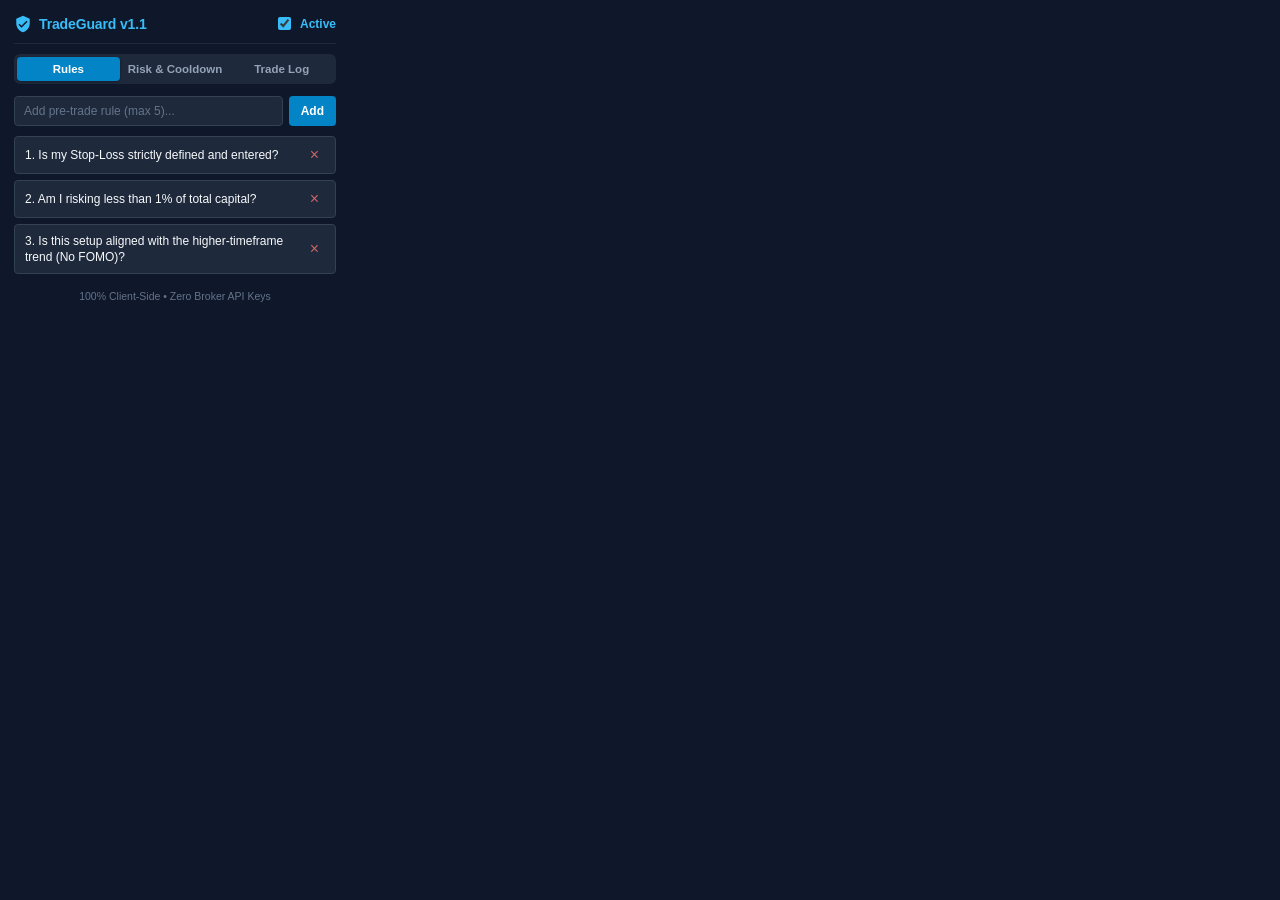
==== extension/popup.html @ 22cc4f50 "feat(v1.1.0): live 1% risk calculator, strategy tagging, anti-revenge cooldown breaker, and trade lo" ====
<!DOCTYPE html>
<html lang="en">
<head>
  <meta charset="UTF-8">
  <meta name="viewport" content="width=device-width, initial-scale=1.0">
  <title>TradeGuard</title>
  <style>
    * { box-sizing: border-box; }
    body {
      width: 350px;
      margin: 0;
      padding: 14px;
      background: #0f172a;
      color: #f8fafc;
      font-family: -apple-system, BlinkMacSystemFont, "Segoe UI", Roboto, sans-serif;
      font-size: 12.5px;
      user-select: none;
    }
    .header {
      display: flex;
      justify-content: space-between;
      align-items: center;
      border-bottom: 1px solid #1e293b;
      padding-bottom: 10px;
      margin-bottom: 10px;
    }
    .title-group {
      display: flex;
      align-items: center;
      gap: 7px;
    }
    .shield-icon {
      width: 18px;
      height: 18px;
      fill: #38bdf8;
    }
    h2 {
      margin: 0;
      font-size: 14px;
      font-weight: 700;
      color: #38bdf8;
      letter-spacing: -0.01em;
    }
    .toggle-label {
      display: flex;
      align-items: center;
      gap: 6px;
      font-size: 12px;
      font-weight: 600;
      color: #94a3b8;
      cursor: pointer;
    }
    .toggle-label input[type="checkbox"] {
      accent-color: #38bdf8;
      cursor: pointer;
    }
    .toggle-label.active {
      color: #38bdf8;
    }
    
    /* Navigation Tabs */
    .tabs {
      display: flex;
      gap: 4px;
      background: #1e293b;
      padding: 3px;
      border-radius: 6px;
      margin-bottom: 12px;
    }
    .tab-btn {
      flex: 1;
      padding: 6px 4px;
      text-align: center;
      border: none;
      background: transparent;
      color: #94a3b8;
      font-size: 11.5px;
      font-weight: 600;
      border-radius: 4px;
      cursor: pointer;
      transition: all 0.15s ease;
    }
    .tab-btn.active {
      background: #0284c7;
      color: #ffffff;
      box-shadow: 0 1px 3px rgba(0,0,0,0.3);
    }

    .tab-content {
      display: none;
    }
    .tab-content.active {
      display: block;
    }

    /* Rules Tab */
    .row {
      display: flex;
      gap: 6px;
      margin-bottom: 10px;
    }
    input[type="text"], input[type="number"] {
      padding: 7px 9px;
      border-radius: 4px;
      border: 1px solid #334155;
      background: #1e293b;
      color: #f8fafc;
      font-size: 12px;
      outline: none;
      transition: border-color 0.15s ease;
    }
    input[type="text"]:focus, input[type="number"]:focus {
      border-color: #38bdf8;
    }
    input::placeholder {
      color: #64748b;
    }
    button.add-btn {
      padding: 7px 12px;
      border: none;
      border-radius: 4px;
      background: #0284c7;
      color: #ffffff;
      font-size: 12px;
      font-weight: 600;
      cursor: pointer;
      transition: background 0.15s ease;
      white-space: nowrap;
    }
    button.add-btn:hover {
      background: #0369a1;
    }
    ul {
      list-style: none;
      padding: 0;
      margin: 0;
      max-height: 180px;
      overflow-y: auto;
    }
    li {
      display: flex;
      justify-content: space-between;
      align-items: center;
      background: #1e293b;
      padding: 8px 10px;
      border-radius: 4px;
      margin-bottom: 6px;
      border: 1px solid #334155;
      font-size: 12px;
      line-height: 1.35;
      gap: 8px;
    }
    .rule-text {
      flex: 1;
      word-break: break-word;
    }
    .del-btn {
      background: transparent;
      border: none;
      color: #f87171;
      padding: 2px 6px;
      font-size: 16px;
      cursor: pointer;
      line-height: 1;
      border-radius: 2px;
      opacity: 0.8;
      transition: opacity 0.15s ease, background 0.15s ease;
    }
    .del-btn:hover {
      opacity: 1;
      background: rgba(239, 68, 68, 0.15);
    }

    /* Risk & Settings Tab */
    .form-group {
      margin-bottom: 10px;
    }
    .form-label {
      display: block;
      font-size: 11px;
      font-weight: 600;
      color: #94a3b8;
      margin-bottom: 4px;
    }
    .form-input-full {
      width: 100%;
    }
    .form-row {
      display: flex;
      gap: 8px;
      align-items: center;
      justify-content: space-between;
      padding: 6px 0;
      border-bottom: 1px solid #1e293b;
    }
    .form-row:last-child {
      border-bottom: none;
    }
    .form-subtext {
      font-size: 10.5px;
      color: #64748b;
      margin-top: 2px;
    }

    /* Journal Tab */
    .journal-list {
      max-height: 200px;
      overflow-y: auto;
      margin-bottom: 10px;
      font-family: monospace;
      font-size: 11px;
    }
    .journal-item {
      background: #1e293b;
      border: 1px solid #334155;
      border-radius: 4px;
      padding: 7px 9px;
      margin-bottom: 6px;
    }
    .journal-top {
      display: flex;
      justify-content: space-between;
      align-items: center;
      font-weight: bold;
    }
    .journal-meta {
      display: flex;
      gap: 6px;
      margin-top: 3px;
      color: #94a3b8;
      font-size: 10px;
    }
    .badge-buy {
      color: #10b981;
    }
    .badge-sell {
      color: #ef4444;
    }
    .tag-badge {
      background: #334155;
      color: #e2e8f0;
      padding: 1px 4px;
      border-radius: 3px;
    }

    .btn-secondary {
      background: #1e293b;
      color: #cbd5e1;
      border: 1px solid #334155;
      padding: 6px 10px;
      border-radius: 4px;
      font-size: 11px;
      font-weight: 600;
      cursor: pointer;
      transition: all 0.15s ease;
    }
    .btn-secondary:hover {
      background: #334155;
      color: #ffffff;
    }
    .journal-actions {
      display: flex;
      justify-content: space-between;
      gap: 8px;
    }

    .status {
      font-size: 10.5px;
      color: #64748b;
      margin-top: 10px;
      text-align: center;
      display: flex;
      align-items: center;
      justify-content: center;
      gap: 4px;
    }
  </style>
</head>
<body>
  <div class="header">
    <div class="title-group">
      <svg class="shield-icon" viewBox="0 0 24 24">
        <path d="M12 1L3 5v6c0 5.55 3.84 10.74 9 12 5.16-1.26 9-6.45 9-12V5l-9-4zm-2 16l-4-4 1.41-1.41L10 14.17l6.59-6.59L18 9l-8 8z"/>
      </svg>
      <h2>TradeGuard v1.1</h2>
    </div>
    <label class="toggle-label" id="toggleLabel">
      <input type="checkbox" id="guardEnabled" checked> Active
    </label>
  </div>

  <!-- Navigation Tabs -->
  <div class="tabs">
    <button type="button" class="tab-btn active" data-tab="tabRules">Rules</button>
    <button type="button" class="tab-btn" data-tab="tabRisk">Risk & Cooldown</button>
    <button type="button" class="tab-btn" data-tab="tabJournal">Trade Log</button>
  </div>

  <!-- TAB 1: Rules -->
  <div class="tab-content active" id="tabRules">
    <div class="row">
      <input type="text" id="newRuleInput" placeholder="Add pre-trade rule (max 5)..." maxlength="90" style="flex:1;">
      <button class="add-btn" id="addRuleBtn">Add</button>
    </div>

    <div id="emptyNotice" style="display: none; padding: 14px 8px; text-align: center; color: #64748b; font-size: 11.5px; border: 1px dashed #334155; border-radius: 4px; margin-bottom: 8px;">
      No checklist rules active. Add a rule above to guard your trades.
    </div>

    <ul id="rulesList"></ul>
  </div>

  <!-- TAB 2: Risk & Cooldown -->
  <div class="tab-content" id="tabRisk">
    <div class="form-group">
      <label class="form-label">Trading Capital (₹ / $)</label>
      <input type="number" id="capitalInput" class="form-input-full" placeholder="e.g. 200000" min="1000" step="5000">
      <div class="form-subtext">Used to validate your 1% risk rule during order popup.</div>
    </div>

    <div class="form-group">
      <label class="form-label">Max Risk Per Trade (%)</label>
      <input type="number" id="maxRiskInput" class="form-input-full" placeholder="1.0" min="0.1" max="10" step="0.1">
      <div class="form-subtext">Warns if Stop-Loss risk exceeds this percentage.</div>
    </div>

    <div class="form-row">
      <div>
        <div style="font-weight: 600; font-size: 11.5px;">Revenge-Trade Cooldown</div>
        <div class="form-subtext">Enforces breathing period after position exit.</div>
      </div>
      <select id="cooldownSelect" style="background:#1e293b; color:#f8fafc; border:1px solid #334155; padding:4px 6px; border-radius:4px; font-size:11px;">
        <option value="0">Off</option>
        <option value="1">1 Minute</option>
        <option value="3" selected>3 Minutes</option>
        <option value="5">5 Minutes</option>
      </select>
    </div>

    <div class="form-row">
      <div>
        <div style="font-weight: 600; font-size: 11.5px;">Max Daily Trades Cap</div>
        <div class="form-subtext">Protects against overtrading chop.</div>
      </div>
      <input type="number" id="maxTradesInput" placeholder="5" min="1" max="50" style="width:55px; text-align:center;">
    </div>
  </div>

  <!-- TAB 3: Trade Journal -->
  <div class="tab-content" id="tabJournal">
    <div class="journal-list" id="journalList">
      <div style="text-align: center; color: #64748b; padding: 20px 0;">No trades logged yet.</div>
    </div>

    <div class="journal-actions">
      <button type="button" class="btn-secondary" id="exportCsvBtn" style="flex:1;">⬇ Export CSV</button>
      <button type="button" class="btn-secondary" id="clearJournalBtn" style="color:#f87171;">Clear Log</button>
    </div>
  </div>

  <div class="status">100% Client-Side • Zero Broker API Keys</div>

  <script src="popup.js"></script>
</body>
</html>
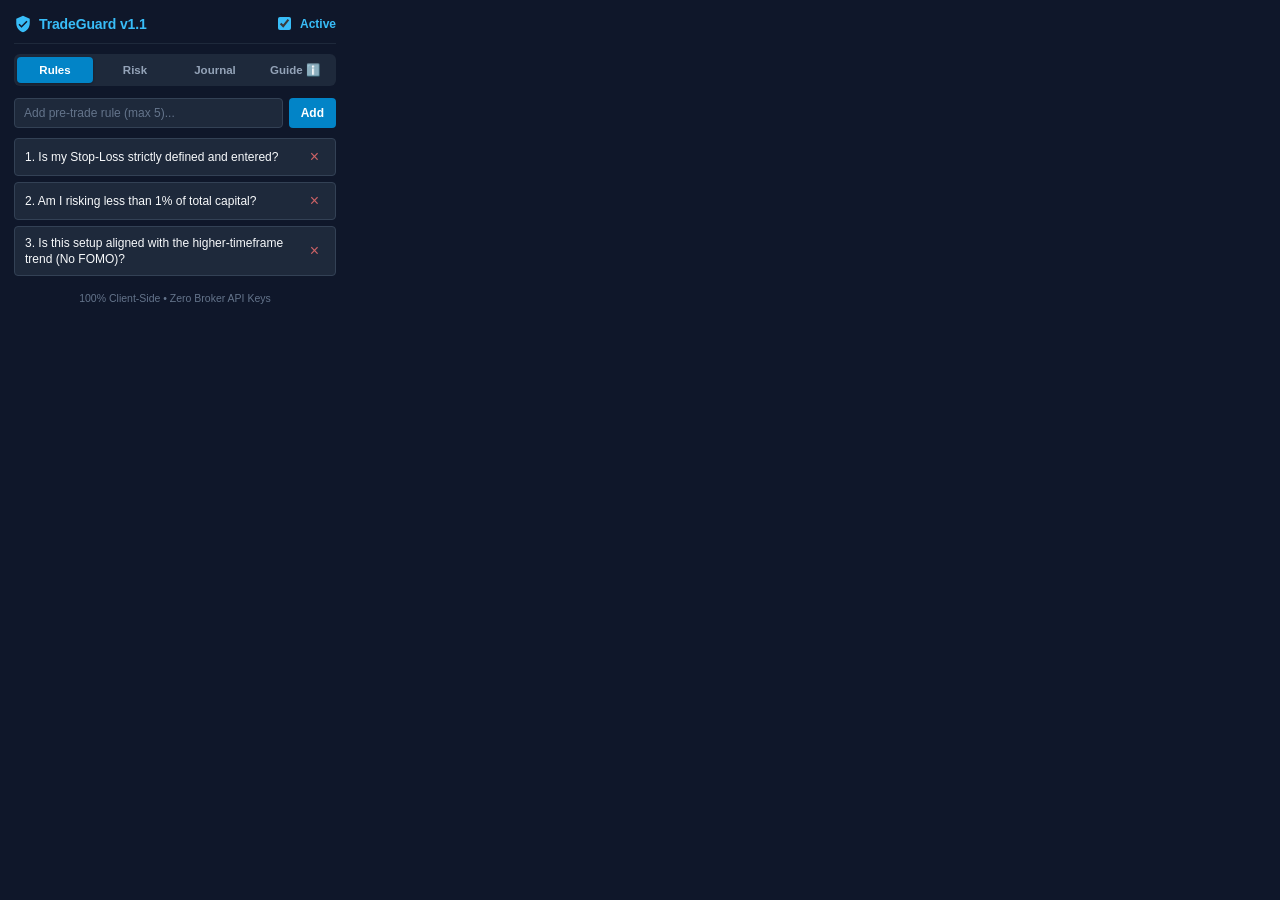
==== commit 7f2fa27a: "docs & feat: add in-extension Feature Guide & Shortcuts in popup and live status pill" ====
--- a/extension/popup.html
+++ b/extension/popup.html
@@ -243,6 +243,39 @@
       border-radius: 3px;
     }
 
+    /* Guide Tab */
+    .guide-section {
+      background: #1e293b;
+      border: 1px solid #334155;
+      border-radius: 6px;
+      padding: 9px 11px;
+      margin-bottom: 7px;
+    }
+    .guide-title {
+      font-size: 11.5px;
+      font-weight: 700;
+      color: #38bdf8;
+      display: flex;
+      align-items: center;
+      gap: 6px;
+      margin-bottom: 4px;
+    }
+    .guide-body {
+      font-size: 11px;
+      color: #cbd5e1;
+      line-height: 1.45;
+    }
+    .kbd-chip {
+      background: #0f172a;
+      border: 1px solid #475569;
+      color: #f8fafc;
+      font-family: monospace;
+      font-size: 10px;
+      padding: 1px 5px;
+      border-radius: 3px;
+      font-weight: bold;
+    }
+
     .btn-secondary {
       background: #1e293b;
       color: #cbd5e1;
@@ -284,16 +317,19 @@
       </svg>
       <h2>TradeGuard v1.1</h2>
     </div>
-    <label class="toggle-label" id="toggleLabel">
-      <input type="checkbox" id="guardEnabled" checked> Active
-    </label>
+    <div style="display: flex; align-items: center; gap: 8px;">
+      <label class="toggle-label" id="toggleLabel">
+        <input type="checkbox" id="guardEnabled" checked> Active
+      </label>
+    </div>
   </div>
 
   <!-- Navigation Tabs -->
   <div class="tabs">
     <button type="button" class="tab-btn active" data-tab="tabRules">Rules</button>
-    <button type="button" class="tab-btn" data-tab="tabRisk">Risk & Cooldown</button>
-    <button type="button" class="tab-btn" data-tab="tabJournal">Trade Log</button>
+    <button type="button" class="tab-btn" data-tab="tabRisk">Risk</button>
+    <button type="button" class="tab-btn" data-tab="tabJournal">Journal</button>
+    <button type="button" class="tab-btn" data-tab="tabGuide">Guide ℹ️</button>
   </div>
 
   <!-- TAB 1: Rules -->
@@ -358,6 +394,55 @@
     </div>
   </div>
 
+  <!-- TAB 4: Feature Guide & Help -->
+  <div class="tab-content" id="tabGuide">
+    <div style="max-height: 250px; overflow-y: auto; padding-right: 2px;">
+      <div class="guide-section">
+        <div class="guide-title">🛡️ How It Intercepts Orders</div>
+        <div class="guide-body">
+          TradeGuard monitors clicks on Dhan, Kite, and TradingView at the browser's capture level (<span class="kbd-chip">useCapture: true</span>). When you click <em>Buy</em>, <em>Sell</em>, or <em>Square Off</em>, the order is paused immediately before broker handlers execute.
+        </div>
+      </div>
+
+      <div class="guide-section">
+        <div class="guide-title">🧮 Live 1% Risk Sizing</div>
+        <div class="guide-body">
+          Inside the gatekeeper modal, enter your intended Stop-Loss. TradeGuard calculates <span class="kbd-chip">Risk = |Price - SL| × Qty</span> and displays a live <strong>Safe (&lt; 1%)</strong> or <strong>Excessive Risk</strong> alert based on your Capital.
+        </div>
+      </div>
+
+      <div class="guide-section">
+        <div class="guide-title">🧘 Revenge-Trade Cooldown</div>
+        <div class="guide-body">
+          Exiting or squaring off a position starts an anti-revenge breathing window (default: 3 mins). If you try to jump right back in, TradeGuard displays a guided breathing screen to enforce emotional discipline.
+        </div>
+      </div>
+
+      <div class="guide-section">
+        <div class="guide-title">🏷️ Strategy &amp; Mindset Tags</div>
+        <div class="guide-body">
+          Select your setup (<em>Breakout</em>, <em>Pullback</em>, <em>VWAP</em>, <em>Scalp</em>) and emotional state (<em>Calm 🧘</em>, <em>FOMO 🚀</em>) in 1 click before confirming.
+        </div>
+      </div>
+
+      <div class="guide-section">
+        <div class="guide-title">⌨️ Keyboard Shortcuts</div>
+        <div class="guide-body">
+          • <span class="kbd-chip">1</span> to <span class="kbd-chip">5</span>: Toggle checklist rules<br>
+          • <span class="kbd-chip">Enter</span>: Submit verified order<br>
+          • <span class="kbd-chip">Esc</span>: Abort order safely (0 risk) / dismiss cooldown
+        </div>
+      </div>
+
+      <div class="guide-section">
+        <div class="guide-title">🔒 100% Client-Side Privacy</div>
+        <div class="guide-body">
+          Zero broker API keys or passwords. Zero tracking servers. Everything lives locally in <span class="kbd-chip">chrome.storage.local</span>. Chart canvas clicks bypass checks in &lt;0.002ms for 60 FPS performance.
+        </div>
+      </div>
+    </div>
+  </div>
+
   <div class="status">100% Client-Side • Zero Broker API Keys</div>
 
   <script src="popup.js"></script>
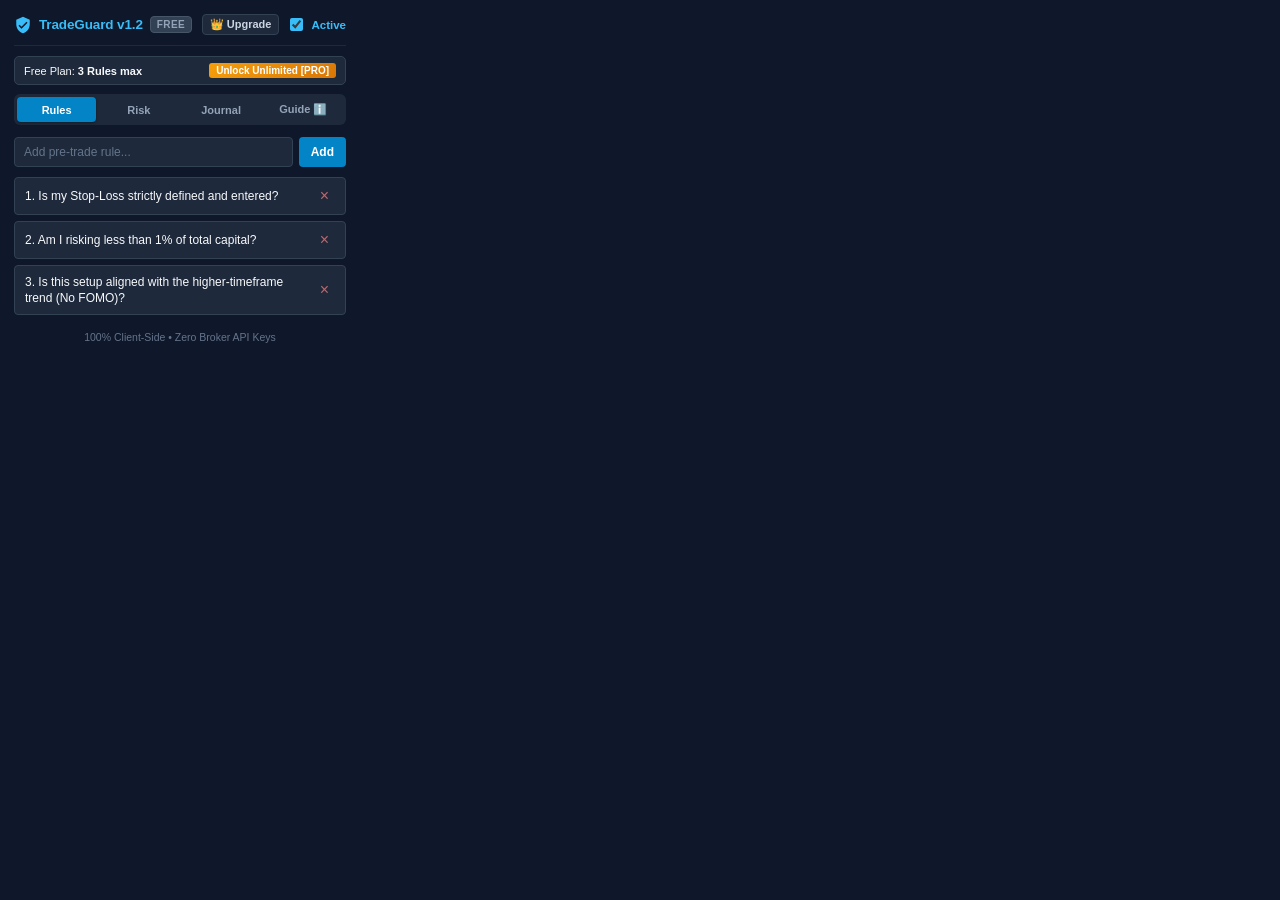
==== commit c58028b0: "feat(v1.2.0): add Free vs Pro rules gating, Google Sign-In, and Pro upgrade monetization UI" ====
--- a/extension/popup.html
+++ b/extension/popup.html
@@ -7,7 +7,7 @@
   <style>
     * { box-sizing: border-box; }
     body {
-      width: 350px;
+      width: 360px;
       margin: 0;
       padding: 14px;
       background: #0f172a;
@@ -36,16 +36,63 @@
     }
     h2 {
       margin: 0;
-      font-size: 14px;
+      font-size: 13.5px;
       font-weight: 700;
       color: #38bdf8;
       letter-spacing: -0.01em;
     }
+    
+    .plan-badge {
+      font-size: 10px;
+      font-weight: 800;
+      padding: 2px 6px;
+      border-radius: 4px;
+      letter-spacing: 0.04em;
+      cursor: pointer;
+      text-transform: uppercase;
+      transition: all 0.15s ease;
+    }
+    .plan-badge.free {
+      background: #334155;
+      color: #94a3b8;
+      border: 1px solid #475569;
+    }
+    .plan-badge.pro {
+      background: linear-gradient(135deg, #f59e0b, #d97706);
+      color: #ffffff;
+      border: 1px solid #fbbf24;
+      box-shadow: 0 0 8px rgba(245, 158, 11, 0.4);
+    }
+    
+    .header-actions {
+      display: flex;
+      align-items: center;
+      gap: 7px;
+    }
+    .account-btn {
+      background: #1e293b;
+      border: 1px solid #334155;
+      color: #cbd5e1;
+      padding: 3px 7px;
+      border-radius: 4px;
+      font-size: 11px;
+      font-weight: 600;
+      cursor: pointer;
+      display: flex;
+      align-items: center;
+      gap: 4px;
+      transition: all 0.15s ease;
+    }
+    .account-btn:hover {
+      background: #334155;
+      color: #ffffff;
+    }
+
     .toggle-label {
       display: flex;
       align-items: center;
-      gap: 6px;
-      font-size: 12px;
+      gap: 5px;
+      font-size: 11.5px;
       font-weight: 600;
       color: #94a3b8;
       cursor: pointer;
@@ -56,12 +103,44 @@
     }
     .toggle-label.active {
       color: #38bdf8;
+    }
+
+    /* Plan Status Strip */
+    .plan-strip {
+      display: flex;
+      justify-content: space-between;
+      align-items: center;
+      padding: 6px 9px;
+      border-radius: 5px;
+      margin-bottom: 9px;
+      font-size: 11px;
+      background: #1e293b;
+      border: 1px solid #334155;
+    }
+    .plan-strip.pro {
+      background: rgba(245, 158, 11, 0.1);
+      border-color: rgba(245, 158, 11, 0.3);
+      color: #fbbf24;
+    }
+    .strip-upgrade-btn {
+      background: linear-gradient(135deg, #f59e0b, #d97706);
+      border: none;
+      color: #ffffff;
+      padding: 2px 7px;
+      border-radius: 3px;
+      font-size: 10px;
+      font-weight: 700;
+      cursor: pointer;
+      transition: opacity 0.15s ease;
+    }
+    .strip-upgrade-btn:hover {
+      opacity: 0.9;
     }
     
     /* Navigation Tabs */
     .tabs {
       display: flex;
-      gap: 4px;
+      gap: 3px;
       background: #1e293b;
       padding: 3px;
       border-radius: 6px;
@@ -69,12 +148,12 @@
     }
     .tab-btn {
       flex: 1;
-      padding: 6px 4px;
+      padding: 6px 3px;
       text-align: center;
       border: none;
       background: transparent;
       color: #94a3b8;
-      font-size: 11.5px;
+      font-size: 11px;
       font-weight: 600;
       border-radius: 4px;
       cursor: pointer;
@@ -176,12 +255,23 @@
       margin-bottom: 10px;
     }
     .form-label {
-      display: block;
+      display: flex;
+      justify-content: space-between;
+      align-items: center;
       font-size: 11px;
       font-weight: 600;
       color: #94a3b8;
       margin-bottom: 4px;
     }
+    .pro-pill {
+      background: rgba(245, 158, 11, 0.2);
+      color: #fbbf24;
+      border: 1px solid rgba(245, 158, 11, 0.4);
+      font-size: 9px;
+      font-weight: 800;
+      padding: 1px 4px;
+      border-radius: 3px;
+    }
     .form-input-full {
       width: 100%;
     }
@@ -204,7 +294,7 @@
 
     /* Journal Tab */
     .journal-list {
-      max-height: 200px;
+      max-height: 190px;
       overflow-y: auto;
       margin-bottom: 10px;
       font-family: monospace;
@@ -307,6 +397,129 @@
       justify-content: center;
       gap: 4px;
     }
+
+    /* Modal Styling */
+    .modal-overlay {
+      display: none;
+      position: fixed;
+      inset: 0;
+      background: rgba(2, 6, 23, 0.92);
+      backdrop-filter: blur(8px);
+      z-index: 1000;
+      align-items: center;
+      justify-content: center;
+      padding: 12px;
+    }
+    .modal-overlay.open {
+      display: flex;
+    }
+    .modal-card {
+      width: 100%;
+      background: #0f172a;
+      border: 1px solid #f59e0b;
+      border-radius: 10px;
+      padding: 16px;
+      box-shadow: 0 20px 40px rgba(0,0,0,0.8), 0 0 20px rgba(245, 158, 11, 0.2);
+      max-height: 94vh;
+      overflow-y: auto;
+    }
+    .modal-header {
+      display: flex;
+      justify-content: space-between;
+      align-items: center;
+      margin-bottom: 12px;
+      border-bottom: 1px solid #1e293b;
+      padding-bottom: 8px;
+    }
+    .modal-title {
+      font-size: 14px;
+      font-weight: 800;
+      color: #fbbf24;
+      display: flex;
+      align-items: center;
+      gap: 6px;
+    }
+    .modal-close {
+      background: transparent;
+      border: none;
+      color: #94a3b8;
+      font-size: 18px;
+      cursor: pointer;
+      padding: 2px 6px;
+    }
+    .modal-close:hover {
+      color: #ffffff;
+    }
+    .perks-list {
+      margin: 10px 0;
+      padding-left: 18px;
+      font-size: 11.5px;
+      color: #cbd5e1;
+      line-height: 1.6;
+    }
+    .perks-list li {
+      background: transparent;
+      border: none;
+      padding: 0;
+      margin-bottom: 4px;
+      justify-content: flex-start;
+    }
+    .btn-pro-action {
+      width: 100%;
+      background: linear-gradient(135deg, #f59e0b, #d97706);
+      color: #ffffff;
+      border: none;
+      font-weight: 700;
+      padding: 9px;
+      border-radius: 6px;
+      font-size: 12px;
+      cursor: pointer;
+      margin-top: 10px;
+      transition: opacity 0.15s ease;
+    }
+    .btn-pro-action:hover {
+      opacity: 0.92;
+    }
+    .pricing-badge {
+      text-align: center;
+      background: #1e293b;
+      border: 1px solid #334155;
+      border-radius: 6px;
+      padding: 8px;
+      margin: 10px 0;
+    }
+    .pricing-price {
+      font-size: 16px;
+      font-weight: 800;
+      color: #ffffff;
+    }
+    .auth-box {
+      background: #1e293b;
+      border: 1px solid #334155;
+      border-radius: 6px;
+      padding: 10px;
+      margin-bottom: 12px;
+      text-align: center;
+    }
+    .btn-google {
+      display: inline-flex;
+      align-items: center;
+      justify-content: center;
+      gap: 6px;
+      width: 100%;
+      background: #ffffff;
+      color: #0f172a;
+      border: none;
+      font-weight: 600;
+      font-size: 11.5px;
+      padding: 7px 10px;
+      border-radius: 4px;
+      cursor: pointer;
+      margin-top: 6px;
+    }
+    .btn-google:hover {
+      background: #f1f5f9;
+    }
   </style>
 </head>
 <body>
@@ -315,13 +528,21 @@
       <svg class="shield-icon" viewBox="0 0 24 24">
         <path d="M12 1L3 5v6c0 5.55 3.84 10.74 9 12 5.16-1.26 9-6.45 9-12V5l-9-4zm-2 16l-4-4 1.41-1.41L10 14.17l6.59-6.59L18 9l-8 8z"/>
       </svg>
-      <h2>TradeGuard v1.1</h2>
-    </div>
-    <div style="display: flex; align-items: center; gap: 8px;">
+      <h2>TradeGuard v1.2</h2>
+      <span class="plan-badge free" id="planBadge">Free</span>
+    </div>
+    <div class="header-actions">
+      <button type="button" class="account-btn" id="accountBtn">👑 Pro</button>
       <label class="toggle-label" id="toggleLabel">
         <input type="checkbox" id="guardEnabled" checked> Active
       </label>
     </div>
+  </div>
+
+  <!-- Plan Status Strip -->
+  <div class="plan-strip" id="planStrip">
+    <span id="planStripText">Free Plan: <strong>3 Rules max</strong></span>
+    <button type="button" class="strip-upgrade-btn" id="stripUpgradeBtn">Unlock Unlimited [PRO]</button>
   </div>
 
   <!-- Navigation Tabs -->
@@ -335,7 +556,7 @@
   <!-- TAB 1: Rules -->
   <div class="tab-content active" id="tabRules">
     <div class="row">
-      <input type="text" id="newRuleInput" placeholder="Add pre-trade rule (max 5)..." maxlength="90" style="flex:1;">
+      <input type="text" id="newRuleInput" placeholder="Add pre-trade rule..." maxlength="90" style="flex:1;">
       <button class="add-btn" id="addRuleBtn">Add</button>
     </div>
 
@@ -349,27 +570,34 @@
   <!-- TAB 2: Risk & Cooldown -->
   <div class="tab-content" id="tabRisk">
     <div class="form-group">
-      <label class="form-label">Trading Capital (₹ / $)</label>
+      <label class="form-label">
+        <span>Trading Capital (₹ / $)</span>
+        <span class="pro-pill">PRO RISK ENGINE</span>
+      </label>
       <input type="number" id="capitalInput" class="form-input-full" placeholder="e.g. 200000" min="1000" step="5000">
       <div class="form-subtext">Used to validate your 1% risk rule during order popup.</div>
     </div>
 
     <div class="form-group">
-      <label class="form-label">Max Risk Per Trade (%)</label>
+      <label class="form-label">
+        <span>Max Risk Per Trade (%)</span>
+      </label>
       <input type="number" id="maxRiskInput" class="form-input-full" placeholder="1.0" min="0.1" max="10" step="0.1">
       <div class="form-subtext">Warns if Stop-Loss risk exceeds this percentage.</div>
     </div>
 
     <div class="form-row">
       <div>
-        <div style="font-weight: 600; font-size: 11.5px;">Revenge-Trade Cooldown</div>
+        <div style="font-weight: 600; font-size: 11.5px; display:flex; align-items:center; gap:5px;">
+          <span>Revenge-Trade Cooldown</span>
+        </div>
         <div class="form-subtext">Enforces breathing period after position exit.</div>
       </div>
       <select id="cooldownSelect" style="background:#1e293b; color:#f8fafc; border:1px solid #334155; padding:4px 6px; border-radius:4px; font-size:11px;">
         <option value="0">Off</option>
-        <option value="1">1 Minute</option>
-        <option value="3" selected>3 Minutes</option>
-        <option value="5">5 Minutes</option>
+        <option value="1">1 Minute [PRO]</option>
+        <option value="3" selected>3 Minutes (Standard)</option>
+        <option value="5">5 Minutes [PRO]</option>
       </select>
     </div>
 
@@ -445,6 +673,49 @@
 
   <div class="status">100% Client-Side • Zero Broker API Keys</div>
 
+  <!-- Account & Pro Upgrade Modal -->
+  <div class="modal-overlay" id="upgradeModal">
+    <div class="modal-card">
+      <div class="modal-header">
+        <div class="modal-title">
+          <span>👑 TradeGuard Pro</span>
+        </div>
+        <button type="button" class="modal-close" id="closeUpgradeModal">×</button>
+      </div>
+
+      <div class="auth-box" id="authBox">
+        <div style="font-size: 11px; color: #94a3b8;" id="authStatusText">Sign in to sync your rules & unlock Pro features across devices</div>
+        <button type="button" class="btn-google" id="googleSignInBtn">
+          <svg width="14" height="14" viewBox="0 0 24 24">
+            <path fill="#4285F4" d="M22.56 12.25c0-.78-.07-1.53-.2-2.25H12v4.26h5.92c-.26 1.37-1.04 2.53-2.21 3.31v2.77h3.57c2.08-1.92 3.28-4.74 3.28-8.09z"/>
+            <path fill="#34A853" d="M12 23c2.97 0 5.46-.98 7.28-2.66l-3.57-2.77c-.98.66-2.23 1.06-3.71 1.06-2.86 0-5.29-1.93-6.16-4.53H2.18v2.84C3.99 20.53 7.7 23 12 23z"/>
+            <path fill="#FBBC05" d="M5.84 14.09c-.22-.66-.35-1.36-.35-2.09s.13-1.43.35-2.09V7.06H2.18C1.43 8.55 1 10.22 1 12s.43 3.45 1.18 4.94l2.85-2.22.81-.63z"/>
+            <path fill="#EA4335" d="M12 5.38c1.62 0 3.06.56 4.21 1.64l3.15-3.15C17.45 2.09 14.97 1 12 1 7.7 1 3.99 3.47 2.18 7.06l3.66 2.84c.87-2.6 3.3-4.52 6.16-4.52z"/>
+          </svg>
+          <span id="googleBtnText">Continue with Google</span>
+        </button>
+      </div>
+
+      <div class="pricing-badge">
+        <div style="font-size: 11px; color: #94a3b8; margin-bottom: 2px;">Pro Trader License</div>
+        <div class="pricing-price">₹499 <span style="font-size:11px; font-weight:normal; color:#94a3b8;">/ month</span></div>
+        <div style="font-size: 10px; color: #10b981; margin-top: 2px;">or ₹3,999 / year (Save 33%)</div>
+      </div>
+
+      <div style="font-size: 11px; font-weight: 700; color: #fbbf24; margin-top: 8px;">What Pro Unlocks:</div>
+      <ul class="perks-list">
+        <li>✓ <strong>Unlimited Pre-Trade Rules</strong> (4 to 20 rules)</li>
+        <li>✓ <strong>Custom Revenge Cooldowns</strong> (1m, 3m, 5m, 10m lockout)</li>
+        <li>✓ <strong>Advanced 1% Risk Sizing</strong> with custom capital</li>
+        <li>✓ <strong>Unlimited Trade Journal</strong> &amp; Cloud Sync</li>
+        <li>✓ <strong>Pre-Trade Mindset &amp; Setup Tags</strong></li>
+      </ul>
+
+      <button type="button" class="btn-pro-action" id="activateProBtn">⭐ Activate Pro License (Instant)</button>
+      <button type="button" class="btn-secondary" id="downgradeFreeBtn" style="width: 100%; margin-top: 6px; display: none;">Switch to Free Tier (Test)</button>
+    </div>
+  </div>
+
   <script src="popup.js"></script>
 </body>
 </html>
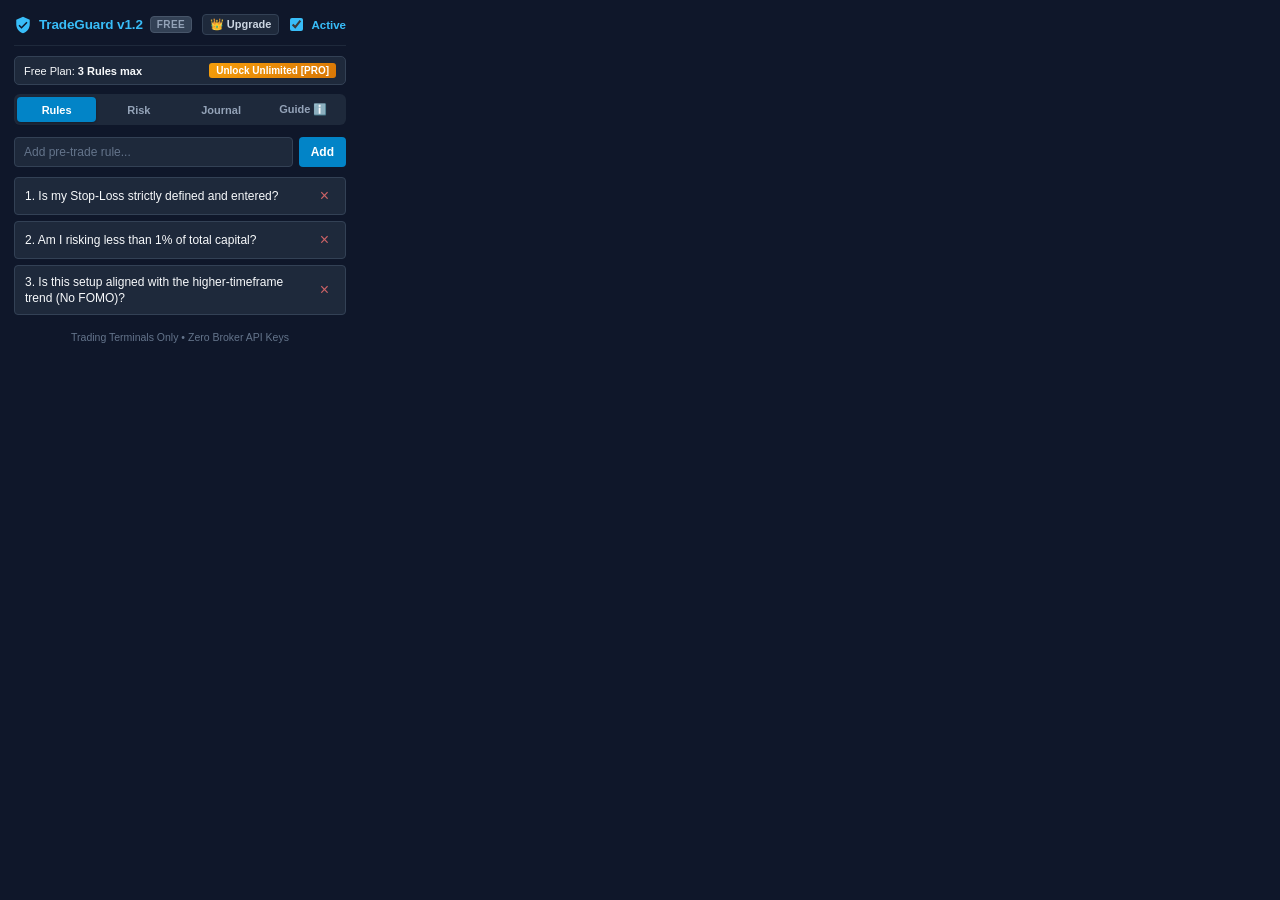
==== commit e0a25368: "fix(v1.2.1): restrict extension strictly to supported trading websites instead of all_urls" ====
--- a/extension/popup.html
+++ b/extension/popup.html
@@ -663,15 +663,15 @@
       </div>
 
       <div class="guide-section">
-        <div class="guide-title">🔒 100% Client-Side Privacy</div>
+        <div class="guide-title">🔒 Trading-Sites Only &amp; 100% Privacy</div>
         <div class="guide-body">
-          Zero broker API keys or passwords. Zero tracking servers. Everything lives locally in <span class="kbd-chip">chrome.storage.local</span>. Chart canvas clicks bypass checks in &lt;0.002ms for 60 FPS performance.
+          Runs strictly on supported trading platforms (Dhan, Zerodha Kite, TradingView, Upstox, Fyers, Angel One, Sensibull, AliceBlue, Paytm Money) — never on general websites. Zero broker API keys, zero external servers, and &lt;0.002ms canvas bypass.
         </div>
       </div>
     </div>
   </div>
 
-  <div class="status">100% Client-Side • Zero Broker API Keys</div>
+  <div class="status">Trading Terminals Only • Zero Broker API Keys</div>
 
   <!-- Account & Pro Upgrade Modal -->
   <div class="modal-overlay" id="upgradeModal">
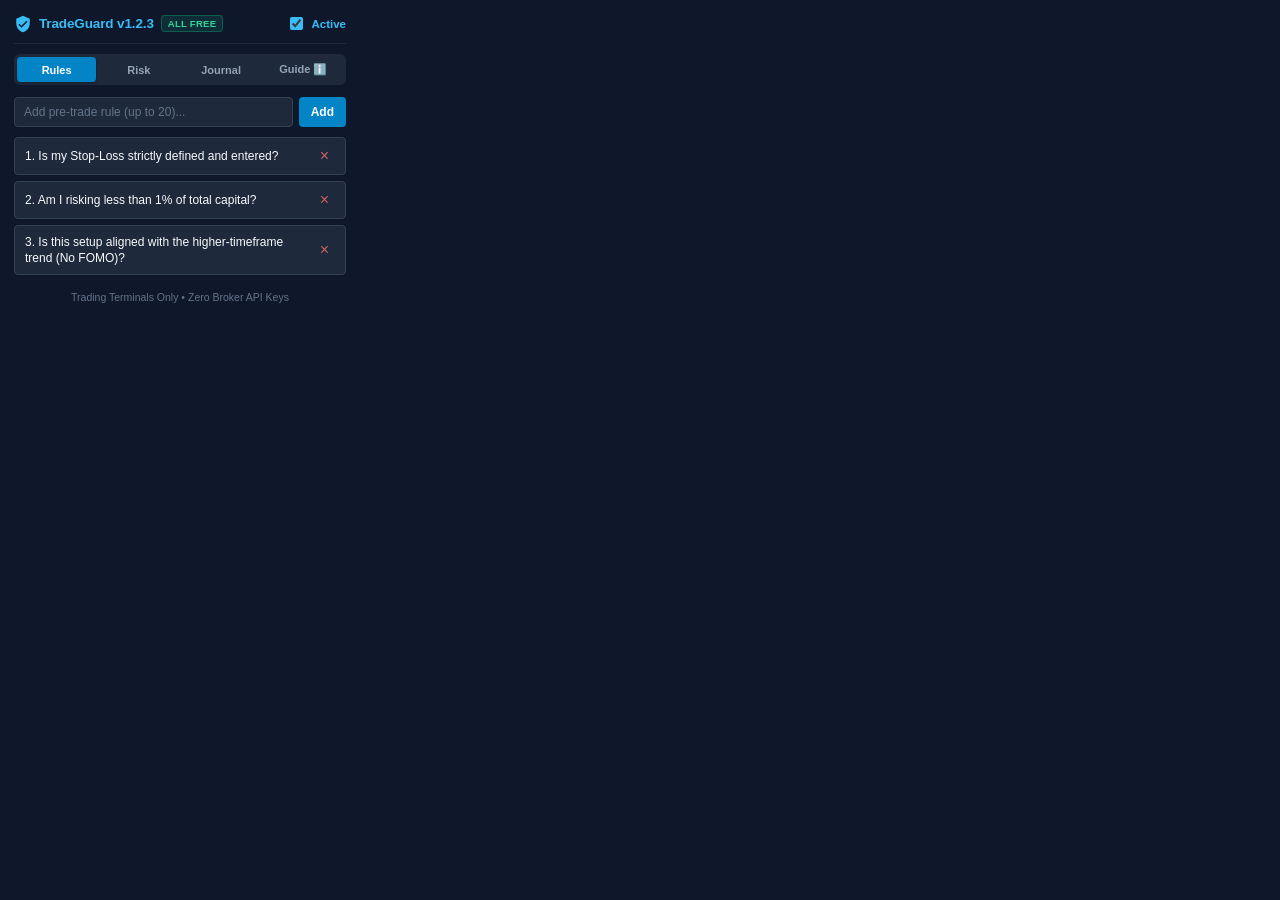
==== commit 557c841d: "feat(v1.2.3): hide Pro paywall for free launch week and enforce strict trading-terminal-only URL mat" ====
--- a/extension/popup.html
+++ b/extension/popup.html
@@ -41,53 +41,17 @@
       color: #38bdf8;
       letter-spacing: -0.01em;
     }
-    
-    .plan-badge {
-      font-size: 10px;
-      font-weight: 800;
+    .launch-badge {
+      font-size: 9.5px;
+      font-weight: 700;
       padding: 2px 6px;
       border-radius: 4px;
-      letter-spacing: 0.04em;
-      cursor: pointer;
+      background: rgba(16, 185, 129, 0.14);
+      color: #34d399;
+      border: 1px solid rgba(16, 185, 129, 0.35);
+      letter-spacing: 0.03em;
       text-transform: uppercase;
-      transition: all 0.15s ease;
-    }
-    .plan-badge.free {
-      background: #334155;
-      color: #94a3b8;
-      border: 1px solid #475569;
-    }
-    .plan-badge.pro {
-      background: linear-gradient(135deg, #f59e0b, #d97706);
-      color: #ffffff;
-      border: 1px solid #fbbf24;
-      box-shadow: 0 0 8px rgba(245, 158, 11, 0.4);
-    }
-    
-    .header-actions {
-      display: flex;
-      align-items: center;
-      gap: 7px;
-    }
-    .account-btn {
-      background: #1e293b;
-      border: 1px solid #334155;
-      color: #cbd5e1;
-      padding: 3px 7px;
-      border-radius: 4px;
-      font-size: 11px;
-      font-weight: 600;
-      cursor: pointer;
-      display: flex;
-      align-items: center;
-      gap: 4px;
-      transition: all 0.15s ease;
-    }
-    .account-btn:hover {
-      background: #334155;
-      color: #ffffff;
-    }
-
+    }
     .toggle-label {
       display: flex;
       align-items: center;
@@ -105,38 +69,27 @@
       color: #38bdf8;
     }
 
-    /* Plan Status Strip */
-    .plan-strip {
-      display: flex;
-      justify-content: space-between;
-      align-items: center;
-      padding: 6px 9px;
+    /* Toast Banner */
+    .toast-banner {
+      display: none;
+      padding: 7px 10px;
       border-radius: 5px;
       margin-bottom: 9px;
       font-size: 11px;
-      background: #1e293b;
-      border: 1px solid #334155;
-    }
-    .plan-strip.pro {
-      background: rgba(245, 158, 11, 0.1);
-      border-color: rgba(245, 158, 11, 0.3);
+      font-weight: 600;
+      background: rgba(16, 185, 129, 0.14);
+      border: 1px solid rgba(16, 185, 129, 0.35);
+      color: #34d399;
+    }
+    .toast-banner.show {
+      display: block;
+    }
+    .toast-banner.warn {
+      background: rgba(245, 158, 11, 0.14);
+      border-color: rgba(245, 158, 11, 0.35);
       color: #fbbf24;
     }
-    .strip-upgrade-btn {
-      background: linear-gradient(135deg, #f59e0b, #d97706);
-      border: none;
-      color: #ffffff;
-      padding: 2px 7px;
-      border-radius: 3px;
-      font-size: 10px;
-      font-weight: 700;
-      cursor: pointer;
-      transition: opacity 0.15s ease;
-    }
-    .strip-upgrade-btn:hover {
-      opacity: 0.9;
-    }
-    
+
     /* Navigation Tabs */
     .tabs {
       display: flex;
@@ -213,7 +166,7 @@
       list-style: none;
       padding: 0;
       margin: 0;
-      max-height: 180px;
+      max-height: 200px;
       overflow-y: auto;
     }
     li {
@@ -263,15 +216,6 @@
       color: #94a3b8;
       margin-bottom: 4px;
     }
-    .pro-pill {
-      background: rgba(245, 158, 11, 0.2);
-      color: #fbbf24;
-      border: 1px solid rgba(245, 158, 11, 0.4);
-      font-size: 9px;
-      font-weight: 800;
-      padding: 1px 4px;
-      border-radius: 3px;
-    }
     .form-input-full {
       width: 100%;
     }
@@ -294,7 +238,7 @@
 
     /* Journal Tab */
     .journal-list {
-      max-height: 190px;
+      max-height: 205px;
       overflow-y: auto;
       margin-bottom: 10px;
       font-family: monospace;
@@ -397,129 +341,6 @@
       justify-content: center;
       gap: 4px;
     }
-
-    /* Modal Styling */
-    .modal-overlay {
-      display: none;
-      position: fixed;
-      inset: 0;
-      background: rgba(2, 6, 23, 0.92);
-      backdrop-filter: blur(8px);
-      z-index: 1000;
-      align-items: center;
-      justify-content: center;
-      padding: 12px;
-    }
-    .modal-overlay.open {
-      display: flex;
-    }
-    .modal-card {
-      width: 100%;
-      background: #0f172a;
-      border: 1px solid #f59e0b;
-      border-radius: 10px;
-      padding: 16px;
-      box-shadow: 0 20px 40px rgba(0,0,0,0.8), 0 0 20px rgba(245, 158, 11, 0.2);
-      max-height: 94vh;
-      overflow-y: auto;
-    }
-    .modal-header {
-      display: flex;
-      justify-content: space-between;
-      align-items: center;
-      margin-bottom: 12px;
-      border-bottom: 1px solid #1e293b;
-      padding-bottom: 8px;
-    }
-    .modal-title {
-      font-size: 14px;
-      font-weight: 800;
-      color: #fbbf24;
-      display: flex;
-      align-items: center;
-      gap: 6px;
-    }
-    .modal-close {
-      background: transparent;
-      border: none;
-      color: #94a3b8;
-      font-size: 18px;
-      cursor: pointer;
-      padding: 2px 6px;
-    }
-    .modal-close:hover {
-      color: #ffffff;
-    }
-    .perks-list {
-      margin: 10px 0;
-      padding-left: 18px;
-      font-size: 11.5px;
-      color: #cbd5e1;
-      line-height: 1.6;
-    }
-    .perks-list li {
-      background: transparent;
-      border: none;
-      padding: 0;
-      margin-bottom: 4px;
-      justify-content: flex-start;
-    }
-    .btn-pro-action {
-      width: 100%;
-      background: linear-gradient(135deg, #f59e0b, #d97706);
-      color: #ffffff;
-      border: none;
-      font-weight: 700;
-      padding: 9px;
-      border-radius: 6px;
-      font-size: 12px;
-      cursor: pointer;
-      margin-top: 10px;
-      transition: opacity 0.15s ease;
-    }
-    .btn-pro-action:hover {
-      opacity: 0.92;
-    }
-    .pricing-badge {
-      text-align: center;
-      background: #1e293b;
-      border: 1px solid #334155;
-      border-radius: 6px;
-      padding: 8px;
-      margin: 10px 0;
-    }
-    .pricing-price {
-      font-size: 16px;
-      font-weight: 800;
-      color: #ffffff;
-    }
-    .auth-box {
-      background: #1e293b;
-      border: 1px solid #334155;
-      border-radius: 6px;
-      padding: 10px;
-      margin-bottom: 12px;
-      text-align: center;
-    }
-    .btn-google {
-      display: inline-flex;
-      align-items: center;
-      justify-content: center;
-      gap: 6px;
-      width: 100%;
-      background: #ffffff;
-      color: #0f172a;
-      border: none;
-      font-weight: 600;
-      font-size: 11.5px;
-      padding: 7px 10px;
-      border-radius: 4px;
-      cursor: pointer;
-      margin-top: 6px;
-    }
-    .btn-google:hover {
-      background: #f1f5f9;
-    }
   </style>
 </head>
 <body>
@@ -528,22 +349,15 @@
       <svg class="shield-icon" viewBox="0 0 24 24">
         <path d="M12 1L3 5v6c0 5.55 3.84 10.74 9 12 5.16-1.26 9-6.45 9-12V5l-9-4zm-2 16l-4-4 1.41-1.41L10 14.17l6.59-6.59L18 9l-8 8z"/>
       </svg>
-      <h2>TradeGuard v1.2</h2>
-      <span class="plan-badge free" id="planBadge">Free</span>
-    </div>
-    <div class="header-actions">
-      <button type="button" class="account-btn" id="accountBtn">👑 Pro</button>
-      <label class="toggle-label" id="toggleLabel">
-        <input type="checkbox" id="guardEnabled" checked> Active
-      </label>
-    </div>
-  </div>
-
-  <!-- Plan Status Strip -->
-  <div class="plan-strip" id="planStrip">
-    <span id="planStripText">Free Plan: <strong>3 Rules max</strong></span>
-    <button type="button" class="strip-upgrade-btn" id="stripUpgradeBtn">Unlock Unlimited [PRO]</button>
-  </div>
+      <h2>TradeGuard v1.2.3</h2>
+      <span class="launch-badge">All Free</span>
+    </div>
+    <label class="toggle-label" id="toggleLabel">
+      <input type="checkbox" id="guardEnabled" checked> Active
+    </label>
+  </div>
+
+  <div class="toast-banner" id="toastBanner"></div>
 
   <!-- Navigation Tabs -->
   <div class="tabs">
@@ -556,7 +370,7 @@
   <!-- TAB 1: Rules -->
   <div class="tab-content active" id="tabRules">
     <div class="row">
-      <input type="text" id="newRuleInput" placeholder="Add pre-trade rule..." maxlength="90" style="flex:1;">
+      <input type="text" id="newRuleInput" placeholder="Add pre-trade rule (up to 20)..." maxlength="90" style="flex:1;">
       <button class="add-btn" id="addRuleBtn">Add</button>
     </div>
 
@@ -572,7 +386,6 @@
     <div class="form-group">
       <label class="form-label">
         <span>Trading Capital (₹ / $)</span>
-        <span class="pro-pill">PRO RISK ENGINE</span>
       </label>
       <input type="number" id="capitalInput" class="form-input-full" placeholder="e.g. 200000" min="1000" step="5000">
       <div class="form-subtext">Used to validate your 1% risk rule during order popup.</div>
@@ -595,9 +408,9 @@
       </div>
       <select id="cooldownSelect" style="background:#1e293b; color:#f8fafc; border:1px solid #334155; padding:4px 6px; border-radius:4px; font-size:11px;">
         <option value="0">Off</option>
-        <option value="1">1 Minute [PRO]</option>
-        <option value="3" selected>3 Minutes (Standard)</option>
-        <option value="5">5 Minutes [PRO]</option>
+        <option value="1">1 Minute</option>
+        <option value="3" selected>3 Minutes</option>
+        <option value="5">5 Minutes</option>
       </select>
     </div>
 
@@ -628,7 +441,7 @@
       <div class="guide-section">
         <div class="guide-title">🛡️ How It Intercepts Orders</div>
         <div class="guide-body">
-          TradeGuard monitors clicks on Dhan, Kite, and TradingView at the browser's capture level (<span class="kbd-chip">useCapture: true</span>). When you click <em>Buy</em>, <em>Sell</em>, or <em>Square Off</em>, the order is paused immediately before broker handlers execute.
+          TradeGuard monitors clicks strictly on supported trading terminals at capture level (<span class="kbd-chip">useCapture: true</span>). When you click <em>Buy</em>, <em>Sell</em>, or <em>Square Off</em>, the order is paused immediately before broker handlers execute.
         </div>
       </div>
 
@@ -642,14 +455,14 @@
       <div class="guide-section">
         <div class="guide-title">🧘 Revenge-Trade Cooldown</div>
         <div class="guide-body">
-          Exiting or squaring off a position starts an anti-revenge breathing window (default: 3 mins). If you try to jump right back in, TradeGuard displays a guided breathing screen to enforce emotional discipline.
+          Exiting or squaring off a position starts an anti-revenge breathing window (1m, 3m, or 5m). If you try to jump right back in, TradeGuard displays a guided breathing screen to enforce emotional discipline.
         </div>
       </div>
 
       <div class="guide-section">
         <div class="guide-title">🏷️ Strategy &amp; Mindset Tags</div>
         <div class="guide-body">
-          Select your setup (<em>Breakout</em>, <em>Pullback</em>, <em>VWAP</em>, <em>Scalp</em>) and emotional state (<em>Calm 🧘</em>, <em>FOMO 🚀</em>) in 1 click before confirming.
+          Select your setup (<em>Breakout</em>, <em>Pullback</em>, <em>VWAP</em>, <em>Scalp</em>) in 1 click before confirming and export your full log as CSV anytime.
         </div>
       </div>
 
@@ -665,56 +478,13 @@
       <div class="guide-section">
         <div class="guide-title">🔒 Trading-Sites Only &amp; 100% Privacy</div>
         <div class="guide-body">
-          Runs strictly on supported trading platforms (Dhan, Zerodha Kite, TradingView, Upstox, Fyers, Angel One, Sensibull, AliceBlue, Paytm Money) — never on general websites. Zero broker API keys, zero external servers, and &lt;0.002ms canvas bypass.
+          Runs strictly on supported trading platforms (TradingView charts, Dhan, Kite, ICICI Direct, SBI Securities, Groww, Sahi, Fyers, Upstox, Angel One, Kotak Neo, HDFC Sky, 5paisa, AliceBlue, Paytm Money, Shoonya, Delta) — never on general websites.
         </div>
       </div>
     </div>
   </div>
 
   <div class="status">Trading Terminals Only • Zero Broker API Keys</div>
-
-  <!-- Account & Pro Upgrade Modal -->
-  <div class="modal-overlay" id="upgradeModal">
-    <div class="modal-card">
-      <div class="modal-header">
-        <div class="modal-title">
-          <span>👑 TradeGuard Pro</span>
-        </div>
-        <button type="button" class="modal-close" id="closeUpgradeModal">×</button>
-      </div>
-
-      <div class="auth-box" id="authBox">
-        <div style="font-size: 11px; color: #94a3b8;" id="authStatusText">Sign in to sync your rules & unlock Pro features across devices</div>
-        <button type="button" class="btn-google" id="googleSignInBtn">
-          <svg width="14" height="14" viewBox="0 0 24 24">
-            <path fill="#4285F4" d="M22.56 12.25c0-.78-.07-1.53-.2-2.25H12v4.26h5.92c-.26 1.37-1.04 2.53-2.21 3.31v2.77h3.57c2.08-1.92 3.28-4.74 3.28-8.09z"/>
-            <path fill="#34A853" d="M12 23c2.97 0 5.46-.98 7.28-2.66l-3.57-2.77c-.98.66-2.23 1.06-3.71 1.06-2.86 0-5.29-1.93-6.16-4.53H2.18v2.84C3.99 20.53 7.7 23 12 23z"/>
-            <path fill="#FBBC05" d="M5.84 14.09c-.22-.66-.35-1.36-.35-2.09s.13-1.43.35-2.09V7.06H2.18C1.43 8.55 1 10.22 1 12s.43 3.45 1.18 4.94l2.85-2.22.81-.63z"/>
-            <path fill="#EA4335" d="M12 5.38c1.62 0 3.06.56 4.21 1.64l3.15-3.15C17.45 2.09 14.97 1 12 1 7.7 1 3.99 3.47 2.18 7.06l3.66 2.84c.87-2.6 3.3-4.52 6.16-4.52z"/>
-          </svg>
-          <span id="googleBtnText">Continue with Google</span>
-        </button>
-      </div>
-
-      <div class="pricing-badge">
-        <div style="font-size: 11px; color: #94a3b8; margin-bottom: 2px;">Pro Trader License</div>
-        <div class="pricing-price">₹499 <span style="font-size:11px; font-weight:normal; color:#94a3b8;">/ month</span></div>
-        <div style="font-size: 10px; color: #10b981; margin-top: 2px;">or ₹3,999 / year (Save 33%)</div>
-      </div>
-
-      <div style="font-size: 11px; font-weight: 700; color: #fbbf24; margin-top: 8px;">What Pro Unlocks:</div>
-      <ul class="perks-list">
-        <li>✓ <strong>Unlimited Pre-Trade Rules</strong> (4 to 20 rules)</li>
-        <li>✓ <strong>Custom Revenge Cooldowns</strong> (1m, 3m, 5m, 10m lockout)</li>
-        <li>✓ <strong>Advanced 1% Risk Sizing</strong> with custom capital</li>
-        <li>✓ <strong>Unlimited Trade Journal</strong> &amp; Cloud Sync</li>
-        <li>✓ <strong>Pre-Trade Mindset &amp; Setup Tags</strong></li>
-      </ul>
-
-      <button type="button" class="btn-pro-action" id="activateProBtn">⭐ Activate Pro License (Instant)</button>
-      <button type="button" class="btn-secondary" id="downgradeFreeBtn" style="width: 100%; margin-top: 6px; display: none;">Switch to Free Tier (Test)</button>
-    </div>
-  </div>
 
   <script src="popup.js"></script>
 </body>
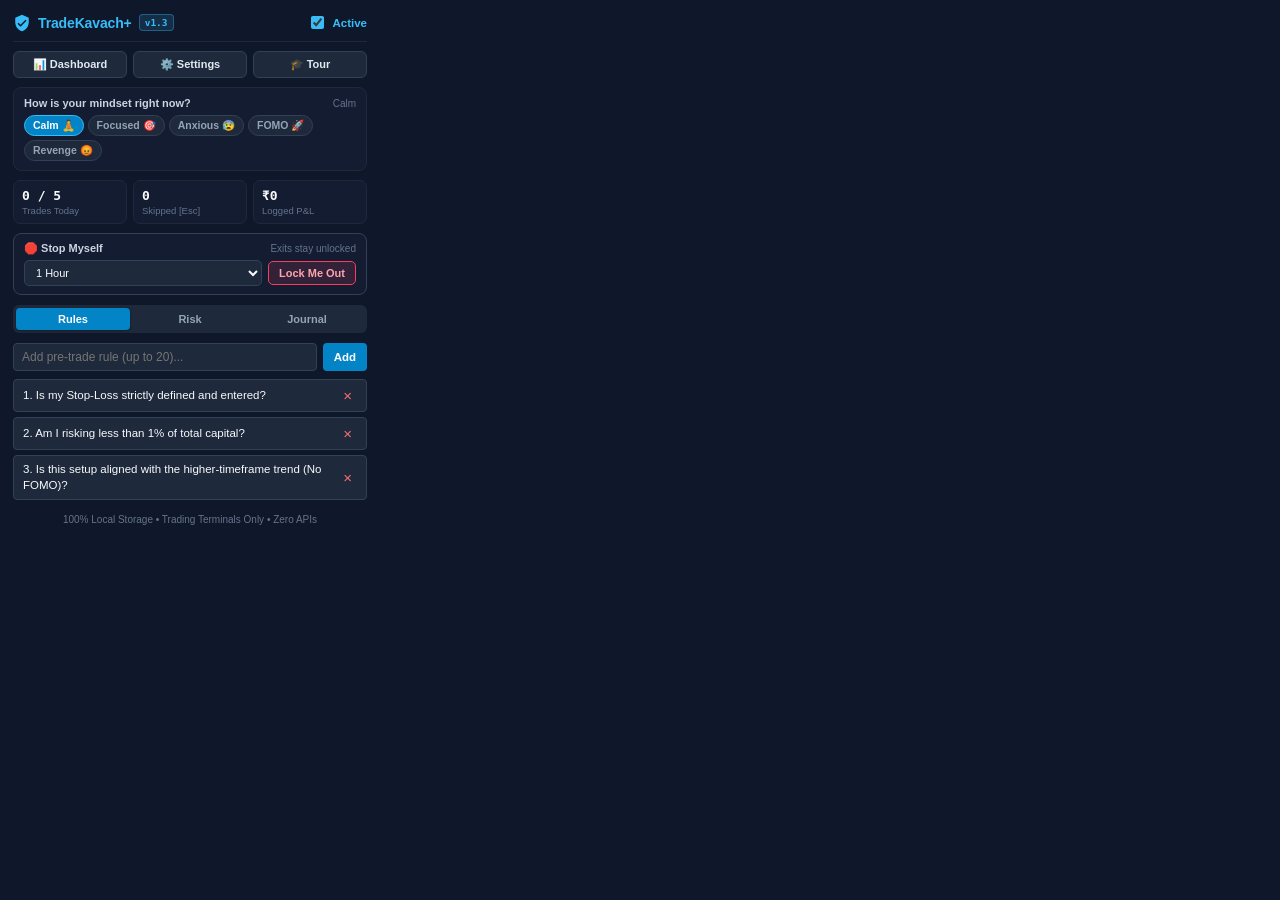
==== commit 9b1ad93c: "feat: upgrade and rebrand to TradeKavach+ v1.3.0 (Welcome Tour, Dashboard, Panic Lock, Indian Breake" ====
--- a/extension/popup.html
+++ b/extension/popup.html
@@ -3,13 +3,13 @@
 <head>
   <meta charset="UTF-8">
   <meta name="viewport" content="width=device-width, initial-scale=1.0">
-  <title>TradeGuard</title>
+  <title>TradeKavach+</title>
   <style>
     * { box-sizing: border-box; }
     body {
-      width: 360px;
+      width: 380px;
       margin: 0;
-      padding: 14px;
+      padding: 13px;
       background: #0f172a;
       color: #f8fafc;
       font-family: -apple-system, BlinkMacSystemFont, "Segoe UI", Roboto, sans-serif;
@@ -21,8 +21,8 @@
       justify-content: space-between;
       align-items: center;
       border-bottom: 1px solid #1e293b;
-      padding-bottom: 10px;
-      margin-bottom: 10px;
+      padding-bottom: 9px;
+      margin-bottom: 9px;
     }
     .title-group {
       display: flex;
@@ -36,21 +36,20 @@
     }
     h2 {
       margin: 0;
-      font-size: 13.5px;
-      font-weight: 700;
+      font-size: 14px;
+      font-weight: 800;
       color: #38bdf8;
       letter-spacing: -0.01em;
     }
-    .launch-badge {
+    .version-badge {
       font-size: 9.5px;
       font-weight: 700;
-      padding: 2px 6px;
-      border-radius: 4px;
-      background: rgba(16, 185, 129, 0.14);
-      color: #34d399;
-      border: 1px solid rgba(16, 185, 129, 0.35);
-      letter-spacing: 0.03em;
-      text-transform: uppercase;
+      padding: 2px 5px;
+      border-radius: 4px;
+      background: rgba(56, 189, 248, 0.14);
+      color: #38bdf8;
+      border: 1px solid rgba(56, 189, 248, 0.35);
+      font-family: monospace;
     }
     .toggle-label {
       display: flex;
@@ -65,31 +64,198 @@
       accent-color: #38bdf8;
       cursor: pointer;
     }
-    .toggle-label.active {
-      color: #38bdf8;
-    }
-
-    /* Toast Banner */
+    .toggle-label.active { color: #38bdf8; }
+
+    /* Quick Action Links */
+    .quick-nav {
+      display: grid;
+      grid-template-columns: repeat(3, 1fr);
+      gap: 6px;
+      margin-bottom: 9px;
+    }
+    .nav-pill {
+      display: flex;
+      align-items: center;
+      justify-content: center;
+      gap: 4px;
+      background: #1e293b;
+      border: 1px solid #334155;
+      color: #e2e8f0;
+      border-radius: 6px;
+      padding: 6px 4px;
+      font-size: 11px;
+      font-weight: 600;
+      cursor: pointer;
+      transition: all 0.15s ease;
+    }
+    .nav-pill:hover {
+      background: #273549;
+      border-color: #38bdf8;
+      color: #ffffff;
+    }
+
+    /* Toast & Lock Banners */
     .toast-banner {
       display: none;
-      padding: 7px 10px;
+      padding: 6px 9px;
       border-radius: 5px;
-      margin-bottom: 9px;
+      margin-bottom: 8px;
       font-size: 11px;
       font-weight: 600;
       background: rgba(16, 185, 129, 0.14);
       border: 1px solid rgba(16, 185, 129, 0.35);
       color: #34d399;
     }
-    .toast-banner.show {
-      display: block;
-    }
+    .toast-banner.show { display: block; }
     .toast-banner.warn {
       background: rgba(245, 158, 11, 0.14);
       border-color: rgba(245, 158, 11, 0.35);
       color: #fbbf24;
     }
 
+    .session-lock-banner {
+      display: none;
+      padding: 6px 9px;
+      border-radius: 5px;
+      margin-bottom: 8px;
+      font-size: 10.5px;
+      font-weight: 600;
+      background: rgba(245, 158, 11, 0.12);
+      border: 1px solid rgba(245, 158, 11, 0.4);
+      color: #fbbf24;
+    }
+    .session-lock-banner.show { display: block; }
+
+    /* Mood Check-In */
+    .card-box {
+      background: #131c31;
+      border: 1px solid #1e293b;
+      border-radius: 8px;
+      padding: 9px 10px;
+      margin-bottom: 9px;
+    }
+    .box-head {
+      display: flex;
+      justify-content: space-between;
+      align-items: center;
+      margin-bottom: 6px;
+      font-size: 11px;
+      font-weight: 700;
+      color: #cbd5e1;
+    }
+    .box-sub {
+      font-size: 10px;
+      font-weight: 500;
+      color: #64748b;
+    }
+    .mood-pills {
+      display: flex;
+      flex-wrap: wrap;
+      gap: 4px;
+    }
+    .mood-btn {
+      background: #1e293b;
+      border: 1px solid #334155;
+      color: #94a3b8;
+      border-radius: 14px;
+      padding: 3px 8px;
+      font-size: 10.5px;
+      font-weight: 600;
+      cursor: pointer;
+      transition: all 0.15s ease;
+    }
+    .mood-btn:hover { color: #f8fafc; border-color: #475569; }
+    .mood-btn.active {
+      background: #0284c7;
+      border-color: #38bdf8;
+      color: #ffffff;
+    }
+    .mood-btn.warn.active {
+      background: #dc2626;
+      border-color: #f87171;
+      color: #ffffff;
+    }
+
+    /* Stats Strip */
+    .stats-strip {
+      display: grid;
+      grid-template-columns: repeat(3, 1fr);
+      gap: 6px;
+      margin-bottom: 9px;
+    }
+    .stat-card {
+      background: #131c31;
+      border: 1px solid #1e293b;
+      border-radius: 7px;
+      padding: 7px 8px;
+    }
+    .stat-val {
+      font-size: 13px;
+      font-weight: 800;
+      color: #f8fafc;
+      font-family: monospace;
+    }
+    .stat-val.pos { color: #34d399; }
+    .stat-val.neg { color: #fb7185; }
+    .stat-label {
+      font-size: 9.5px;
+      color: #64748b;
+      margin-top: 2px;
+    }
+
+    /* Panic Lockout Card */
+    .panic-card {
+      background: #131c31;
+      border: 1px solid #334155;
+      border-radius: 8px;
+      padding: 8px 10px;
+      margin-bottom: 10px;
+    }
+    .panic-card.locked {
+      background: rgba(244, 63, 94, 0.1);
+      border-color: rgba(244, 63, 94, 0.5);
+    }
+    .panic-controls {
+      display: flex;
+      gap: 6px;
+      align-items: center;
+    }
+    .panic-select {
+      flex: 1;
+      background: #1e293b;
+      color: #f8fafc;
+      border: 1px solid #334155;
+      padding: 5px 7px;
+      border-radius: 5px;
+      font-size: 11px;
+      outline: none;
+    }
+    .panic-btn {
+      background: rgba(244, 63, 94, 0.14);
+      border: 1px solid #f43f5e;
+      color: #fda4af;
+      padding: 5px 10px;
+      border-radius: 5px;
+      font-size: 11px;
+      font-weight: 700;
+      cursor: pointer;
+      white-space: nowrap;
+      transition: all 0.15s ease;
+    }
+    .panic-btn:hover {
+      background: #e11d48;
+      color: #ffffff;
+    }
+    .panic-active-row {
+      display: none;
+      justify-content: space-between;
+      align-items: center;
+      font-size: 11px;
+      color: #fda4af;
+      font-weight: 700;
+    }
+    .panic-active-row.show { display: flex; }
+
     /* Navigation Tabs */
     .tabs {
       display: flex;
@@ -97,11 +263,11 @@
       background: #1e293b;
       padding: 3px;
       border-radius: 6px;
-      margin-bottom: 12px;
+      margin-bottom: 10px;
     }
     .tab-btn {
       flex: 1;
-      padding: 6px 3px;
+      padding: 5px 3px;
       text-align: center;
       border: none;
       background: transparent;
@@ -118,55 +284,43 @@
       box-shadow: 0 1px 3px rgba(0,0,0,0.3);
     }
 
-    .tab-content {
-      display: none;
-    }
-    .tab-content.active {
-      display: block;
-    }
-
-    /* Rules Tab */
+    .tab-content { display: none; }
+    .tab-content.active { display: block; }
+
     .row {
       display: flex;
       gap: 6px;
-      margin-bottom: 10px;
+      margin-bottom: 8px;
     }
     input[type="text"], input[type="number"] {
-      padding: 7px 9px;
+      padding: 6px 8px;
       border-radius: 4px;
       border: 1px solid #334155;
       background: #1e293b;
       color: #f8fafc;
       font-size: 12px;
       outline: none;
-      transition: border-color 0.15s ease;
-    }
-    input[type="text"]:focus, input[type="number"]:focus {
-      border-color: #38bdf8;
-    }
-    input::placeholder {
-      color: #64748b;
-    }
+    }
+    input[type="text"]:focus, input[type="number"]:focus { border-color: #38bdf8; }
+    input:disabled, select:disabled { opacity: 0.55; cursor: not-allowed; }
     button.add-btn {
-      padding: 7px 12px;
+      padding: 6px 11px;
       border: none;
       border-radius: 4px;
       background: #0284c7;
       color: #ffffff;
-      font-size: 12px;
-      font-weight: 600;
-      cursor: pointer;
-      transition: background 0.15s ease;
-      white-space: nowrap;
-    }
-    button.add-btn:hover {
-      background: #0369a1;
-    }
+      font-size: 11.5px;
+      font-weight: 600;
+      cursor: pointer;
+    }
+    button.add-btn:hover:not(:disabled) { background: #0369a1; }
+    button.add-btn:disabled { opacity: 0.5; cursor: not-allowed; }
+
     ul {
       list-style: none;
       padding: 0;
       margin: 0;
-      max-height: 200px;
+      max-height: 155px;
       overflow-y: auto;
     }
     li {
@@ -174,82 +328,60 @@
       justify-content: space-between;
       align-items: center;
       background: #1e293b;
-      padding: 8px 10px;
-      border-radius: 4px;
-      margin-bottom: 6px;
-      border: 1px solid #334155;
-      font-size: 12px;
+      padding: 6px 9px;
+      border-radius: 4px;
+      margin-bottom: 5px;
+      border: 1px solid #334155;
+      font-size: 11.5px;
       line-height: 1.35;
       gap: 8px;
     }
-    .rule-text {
-      flex: 1;
-      word-break: break-word;
-    }
+    .rule-text { flex: 1; word-break: break-word; }
     .del-btn {
       background: transparent;
       border: none;
       color: #f87171;
-      padding: 2px 6px;
-      font-size: 16px;
+      padding: 2px 5px;
+      font-size: 15px;
       cursor: pointer;
       line-height: 1;
-      border-radius: 2px;
-      opacity: 0.8;
-      transition: opacity 0.15s ease, background 0.15s ease;
-    }
-    .del-btn:hover {
-      opacity: 1;
-      background: rgba(239, 68, 68, 0.15);
-    }
-
-    /* Risk & Settings Tab */
-    .form-group {
-      margin-bottom: 10px;
-    }
+    }
+    .del-btn:disabled { opacity: 0.35; cursor: not-allowed; }
+
+    .form-group { margin-bottom: 8px; }
     .form-label {
       display: flex;
       justify-content: space-between;
-      align-items: center;
       font-size: 11px;
       font-weight: 600;
       color: #94a3b8;
-      margin-bottom: 4px;
-    }
-    .form-input-full {
-      width: 100%;
-    }
+      margin-bottom: 3px;
+    }
+    .form-input-full { width: 100%; }
     .form-row {
       display: flex;
       gap: 8px;
       align-items: center;
       justify-content: space-between;
-      padding: 6px 0;
+      padding: 5px 0;
       border-bottom: 1px solid #1e293b;
     }
-    .form-row:last-child {
-      border-bottom: none;
-    }
-    .form-subtext {
+    .form-row:last-child { border-bottom: none; }
+    .form-subtext { font-size: 10px; color: #64748b; margin-top: 1px; }
+
+    .journal-list {
+      max-height: 155px;
+      overflow-y: auto;
+      margin-bottom: 8px;
+      font-family: monospace;
       font-size: 10.5px;
-      color: #64748b;
-      margin-top: 2px;
-    }
-
-    /* Journal Tab */
-    .journal-list {
-      max-height: 205px;
-      overflow-y: auto;
-      margin-bottom: 10px;
-      font-family: monospace;
-      font-size: 11px;
     }
     .journal-item {
       background: #1e293b;
       border: 1px solid #334155;
       border-radius: 4px;
-      padding: 7px 9px;
-      margin-bottom: 6px;
+      padding: 6px 8px;
+      margin-bottom: 5px;
     }
     .journal-top {
       display: flex;
@@ -259,17 +391,14 @@
     }
     .journal-meta {
       display: flex;
-      gap: 6px;
+      flex-wrap: wrap;
+      gap: 5px;
       margin-top: 3px;
       color: #94a3b8;
-      font-size: 10px;
-    }
-    .badge-buy {
-      color: #10b981;
-    }
-    .badge-sell {
-      color: #ef4444;
-    }
+      font-size: 9.5px;
+    }
+    .badge-buy { color: #10b981; }
+    .badge-sell { color: #ef4444; }
     .tag-badge {
       background: #334155;
       color: #e2e8f0;
@@ -277,69 +406,24 @@
       border-radius: 3px;
     }
 
-    /* Guide Tab */
-    .guide-section {
-      background: #1e293b;
-      border: 1px solid #334155;
-      border-radius: 6px;
-      padding: 9px 11px;
-      margin-bottom: 7px;
-    }
-    .guide-title {
-      font-size: 11.5px;
-      font-weight: 700;
-      color: #38bdf8;
-      display: flex;
-      align-items: center;
-      gap: 6px;
-      margin-bottom: 4px;
-    }
-    .guide-body {
-      font-size: 11px;
+    .btn-secondary {
+      background: #1e293b;
       color: #cbd5e1;
-      line-height: 1.45;
-    }
-    .kbd-chip {
-      background: #0f172a;
-      border: 1px solid #475569;
-      color: #f8fafc;
-      font-family: monospace;
+      border: 1px solid #334155;
+      padding: 6px 9px;
+      border-radius: 4px;
+      font-size: 11px;
+      font-weight: 600;
+      cursor: pointer;
+    }
+    .btn-secondary:hover { background: #334155; color: #ffffff; }
+    .journal-actions { display: flex; gap: 6px; }
+
+    .status {
       font-size: 10px;
-      padding: 1px 5px;
-      border-radius: 3px;
-      font-weight: bold;
-    }
-
-    .btn-secondary {
-      background: #1e293b;
-      color: #cbd5e1;
-      border: 1px solid #334155;
-      padding: 6px 10px;
-      border-radius: 4px;
-      font-size: 11px;
-      font-weight: 600;
-      cursor: pointer;
-      transition: all 0.15s ease;
-    }
-    .btn-secondary:hover {
-      background: #334155;
-      color: #ffffff;
-    }
-    .journal-actions {
-      display: flex;
-      justify-content: space-between;
-      gap: 8px;
-    }
-
-    .status {
-      font-size: 10.5px;
       color: #64748b;
-      margin-top: 10px;
+      margin-top: 9px;
       text-align: center;
-      display: flex;
-      align-items: center;
-      justify-content: center;
-      gap: 4px;
     }
   </style>
 </head>
@@ -349,46 +433,106 @@
       <svg class="shield-icon" viewBox="0 0 24 24">
         <path d="M12 1L3 5v6c0 5.55 3.84 10.74 9 12 5.16-1.26 9-6.45 9-12V5l-9-4zm-2 16l-4-4 1.41-1.41L10 14.17l6.59-6.59L18 9l-8 8z"/>
       </svg>
-      <h2>TradeGuard v1.2.3</h2>
-      <span class="launch-badge">All Free</span>
+      <h2>TradeKavach+</h2>
+      <span class="version-badge">v1.3</span>
     </div>
     <label class="toggle-label" id="toggleLabel">
       <input type="checkbox" id="guardEnabled" checked> Active
     </label>
   </div>
 
+  <!-- Quick Links to Full-Tab Pages -->
+  <div class="quick-nav">
+    <button type="button" class="nav-pill" id="openDashboardBtn">📊 Dashboard</button>
+    <button type="button" class="nav-pill" id="openOptionsBtn">⚙️ Settings</button>
+    <button type="button" class="nav-pill" id="openWelcomeBtn">🎓 Tour</button>
+  </div>
+
   <div class="toast-banner" id="toastBanner"></div>
+  <div class="session-lock-banner" id="sessionLockBanner">
+    🔒 Session Commitment Lock active until 3:30 PM IST — rules &amp; limits cannot be weakened.
+  </div>
+
+  <!-- Quick Mood Check-In -->
+  <div class="card-box">
+    <div class="box-head">
+      <span>How is your mindset right now?</span>
+      <span class="box-sub" id="activeMoodLabel">Calm</span>
+    </div>
+    <div class="mood-pills" id="moodPills">
+      <button type="button" class="mood-btn" data-mood="Calm">Calm 🧘</button>
+      <button type="button" class="mood-btn" data-mood="Focused">Focused 🎯</button>
+      <button type="button" class="mood-btn" data-mood="Anxious">Anxious 😰</button>
+      <button type="button" class="mood-btn warn" data-mood="FOMO">FOMO 🚀</button>
+      <button type="button" class="mood-btn warn" data-mood="Revenge">Revenge 😡</button>
+    </div>
+  </div>
+
+  <!-- Today's Mini Stats -->
+  <div class="stats-strip">
+    <div class="stat-card">
+      <div class="stat-val" id="statTodayTrades">0 / 5</div>
+      <div class="stat-label">Trades Today</div>
+    </div>
+    <div class="stat-card">
+      <div class="stat-val" id="statSkipped">0</div>
+      <div class="stat-label">Skipped [Esc]</div>
+    </div>
+    <div class="stat-card">
+      <div class="stat-val" id="statNetPnl">₹0</div>
+      <div class="stat-label">Logged P&amp;L</div>
+    </div>
+  </div>
+
+  <!-- Panic Self-Lockout -->
+  <div class="panic-card" id="panicCard">
+    <div class="box-head" style="margin-bottom:5px;">
+      <span>🛑 Stop Myself</span>
+      <span class="box-sub">Exits stay unlocked</span>
+    </div>
+    <div class="panic-controls" id="panicControlsRow">
+      <select class="panic-select" id="panicDurationSelect">
+        <option value="15">15 Minutes</option>
+        <option value="30">30 Minutes</option>
+        <option value="60" selected>1 Hour</option>
+        <option value="eod">Until 3:30 PM IST</option>
+      </select>
+      <button type="button" class="panic-btn" id="panicLockBtn">Lock Me Out</button>
+    </div>
+    <div class="panic-active-row" id="panicActiveRow">
+      <span id="panicTimerText">Entries Locked: --:--</span>
+      <span style="font-size:10px; color:#cbd5e1; font-weight:500;">Exit / Sq-Off Allowed</span>
+    </div>
+  </div>
 
   <!-- Navigation Tabs -->
   <div class="tabs">
     <button type="button" class="tab-btn active" data-tab="tabRules">Rules</button>
     <button type="button" class="tab-btn" data-tab="tabRisk">Risk</button>
     <button type="button" class="tab-btn" data-tab="tabJournal">Journal</button>
-    <button type="button" class="tab-btn" data-tab="tabGuide">Guide ℹ️</button>
   </div>
 
   <!-- TAB 1: Rules -->
   <div class="tab-content active" id="tabRules">
     <div class="row">
       <input type="text" id="newRuleInput" placeholder="Add pre-trade rule (up to 20)..." maxlength="90" style="flex:1;">
-      <button class="add-btn" id="addRuleBtn">Add</button>
-    </div>
-
-    <div id="emptyNotice" style="display: none; padding: 14px 8px; text-align: center; color: #64748b; font-size: 11.5px; border: 1px dashed #334155; border-radius: 4px; margin-bottom: 8px;">
-      No checklist rules active. Add a rule above to guard your trades.
+      <button type="button" class="add-btn" id="addRuleBtn">Add</button>
+    </div>
+
+    <div id="emptyNotice" style="display: none; padding: 12px 8px; text-align: center; color: #64748b; font-size: 11px; border: 1px dashed #334155; border-radius: 4px; margin-bottom: 8px;">
+      No checklist rules active. Add a rule above or pick a preset in Settings.
     </div>
 
     <ul id="rulesList"></ul>
   </div>
 
-  <!-- TAB 2: Risk & Cooldown -->
+  <!-- TAB 2: Risk & Limits -->
   <div class="tab-content" id="tabRisk">
     <div class="form-group">
       <label class="form-label">
-        <span>Trading Capital (₹ / $)</span>
+        <span>Trading Capital (₹)</span>
       </label>
-      <input type="number" id="capitalInput" class="form-input-full" placeholder="e.g. 200000" min="1000" step="5000">
-      <div class="form-subtext">Used to validate your 1% risk rule during order popup.</div>
+      <input type="number" id="capitalInput" class="form-input-full" placeholder="200000" min="1000" step="5000">
     </div>
 
     <div class="form-group">
@@ -396,95 +540,48 @@
         <span>Max Risk Per Trade (%)</span>
       </label>
       <input type="number" id="maxRiskInput" class="form-input-full" placeholder="1.0" min="0.1" max="10" step="0.1">
-      <div class="form-subtext">Warns if Stop-Loss risk exceeds this percentage.</div>
     </div>
 
     <div class="form-row">
       <div>
-        <div style="font-weight: 600; font-size: 11.5px; display:flex; align-items:center; gap:5px;">
-          <span>Revenge-Trade Cooldown</span>
-        </div>
-        <div class="form-subtext">Enforces breathing period after position exit.</div>
+        <div style="font-weight: 600; font-size: 11px;">Revenge-Trade Cooldown</div>
+        <div class="form-subtext">After position exit</div>
       </div>
       <select id="cooldownSelect" style="background:#1e293b; color:#f8fafc; border:1px solid #334155; padding:4px 6px; border-radius:4px; font-size:11px;">
         <option value="0">Off</option>
-        <option value="1">1 Minute</option>
-        <option value="3" selected>3 Minutes</option>
-        <option value="5">5 Minutes</option>
+        <option value="1">1 Min</option>
+        <option value="3">3 Min</option>
+        <option value="5">5 Min</option>
       </select>
     </div>
 
     <div class="form-row">
       <div>
-        <div style="font-weight: 600; font-size: 11.5px;">Max Daily Trades Cap</div>
-        <div class="form-subtext">Protects against overtrading chop.</div>
+        <div style="font-weight: 600; font-size: 11px;">Max Daily Trades Cap</div>
+        <div class="form-subtext">Blocks excess entries</div>
       </div>
       <input type="number" id="maxTradesInput" placeholder="5" min="1" max="50" style="width:55px; text-align:center;">
     </div>
-  </div>
-
-  <!-- TAB 3: Trade Journal -->
+
+    <button type="button" class="btn-secondary" id="openMoreSettingsBtn" style="width:100%; margin-top:8px;">
+      Open 9:15 AM Guard, Presets &amp; Session Lock ⚙️
+    </button>
+  </div>
+
+  <!-- TAB 3: Recent Journal -->
   <div class="tab-content" id="tabJournal">
     <div class="journal-list" id="journalList">
-      <div style="text-align: center; color: #64748b; padding: 20px 0;">No trades logged yet.</div>
+      <div style="text-align: center; color: #64748b; padding: 18px 0;">No trades logged yet.</div>
     </div>
 
     <div class="journal-actions">
       <button type="button" class="btn-secondary" id="exportCsvBtn" style="flex:1;">⬇ Export CSV</button>
-      <button type="button" class="btn-secondary" id="clearJournalBtn" style="color:#f87171;">Clear Log</button>
-    </div>
-  </div>
-
-  <!-- TAB 4: Feature Guide & Help -->
-  <div class="tab-content" id="tabGuide">
-    <div style="max-height: 250px; overflow-y: auto; padding-right: 2px;">
-      <div class="guide-section">
-        <div class="guide-title">🛡️ How It Intercepts Orders</div>
-        <div class="guide-body">
-          TradeGuard monitors clicks strictly on supported trading terminals at capture level (<span class="kbd-chip">useCapture: true</span>). When you click <em>Buy</em>, <em>Sell</em>, or <em>Square Off</em>, the order is paused immediately before broker handlers execute.
-        </div>
-      </div>
-
-      <div class="guide-section">
-        <div class="guide-title">🧮 Live 1% Risk Sizing</div>
-        <div class="guide-body">
-          Inside the gatekeeper modal, enter your intended Stop-Loss. TradeGuard calculates <span class="kbd-chip">Risk = |Price - SL| × Qty</span> and displays a live <strong>Safe (&lt; 1%)</strong> or <strong>Excessive Risk</strong> alert based on your Capital.
-        </div>
-      </div>
-
-      <div class="guide-section">
-        <div class="guide-title">🧘 Revenge-Trade Cooldown</div>
-        <div class="guide-body">
-          Exiting or squaring off a position starts an anti-revenge breathing window (1m, 3m, or 5m). If you try to jump right back in, TradeGuard displays a guided breathing screen to enforce emotional discipline.
-        </div>
-      </div>
-
-      <div class="guide-section">
-        <div class="guide-title">🏷️ Strategy &amp; Mindset Tags</div>
-        <div class="guide-body">
-          Select your setup (<em>Breakout</em>, <em>Pullback</em>, <em>VWAP</em>, <em>Scalp</em>) in 1 click before confirming and export your full log as CSV anytime.
-        </div>
-      </div>
-
-      <div class="guide-section">
-        <div class="guide-title">⌨️ Keyboard Shortcuts</div>
-        <div class="guide-body">
-          • <span class="kbd-chip">1</span> to <span class="kbd-chip">5</span>: Toggle checklist rules<br>
-          • <span class="kbd-chip">Enter</span>: Submit verified order<br>
-          • <span class="kbd-chip">Esc</span>: Abort order safely (0 risk) / dismiss cooldown
-        </div>
-      </div>
-
-      <div class="guide-section">
-        <div class="guide-title">🔒 Trading-Sites Only &amp; 100% Privacy</div>
-        <div class="guide-body">
-          Runs strictly on supported trading platforms (TradingView charts, Dhan, Kite, ICICI Direct, SBI Securities, Groww, Sahi, Fyers, Upstox, Angel One, Kotak Neo, HDFC Sky, 5paisa, AliceBlue, Paytm Money, Shoonya, Delta) — never on general websites.
-        </div>
-      </div>
-    </div>
-  </div>
-
-  <div class="status">Trading Terminals Only • Zero Broker API Keys</div>
+      <button type="button" class="btn-secondary" id="openFullJournalBtn">Analytics 📊</button>
+      <button type="button" class="btn-secondary" id="clearJournalBtn" style="color:#f87171;">Clear</button>
+    </div>
+  </div>
+
+  <div class="status">100% Local Storage • Trading Terminals Only • Zero APIs</div>
 
   <script src="popup.js"></script>
 </body>
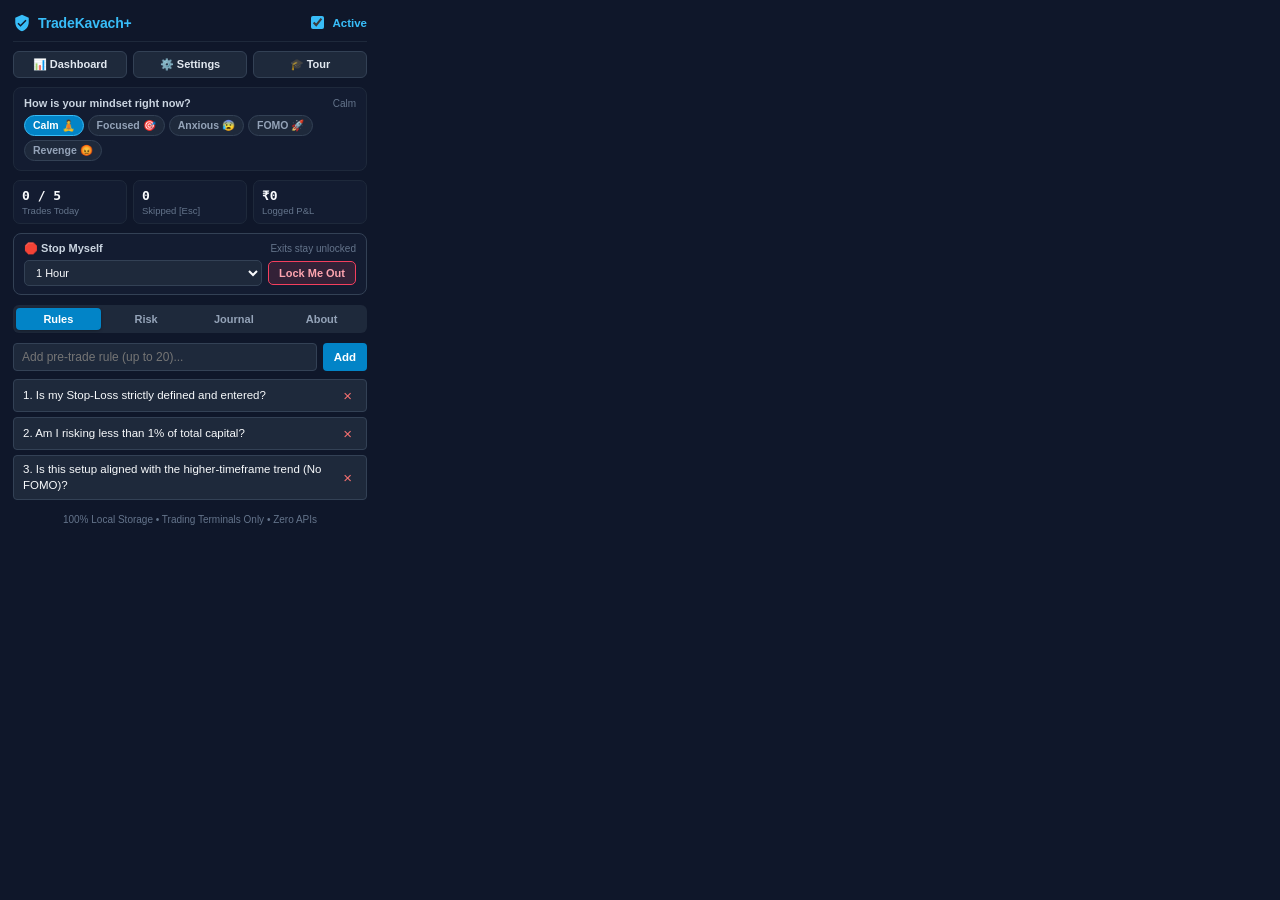
==== commit 1de5f263: "ui: remove version numbers from headers and move version into About tab" ====
--- a/extension/popup.html
+++ b/extension/popup.html
@@ -41,16 +41,6 @@
       color: #38bdf8;
       letter-spacing: -0.01em;
     }
-    .version-badge {
-      font-size: 9.5px;
-      font-weight: 700;
-      padding: 2px 5px;
-      border-radius: 4px;
-      background: rgba(56, 189, 248, 0.14);
-      color: #38bdf8;
-      border: 1px solid rgba(56, 189, 248, 0.35);
-      font-family: monospace;
-    }
     .toggle-label {
       display: flex;
       align-items: center;
@@ -434,7 +424,6 @@
         <path d="M12 1L3 5v6c0 5.55 3.84 10.74 9 12 5.16-1.26 9-6.45 9-12V5l-9-4zm-2 16l-4-4 1.41-1.41L10 14.17l6.59-6.59L18 9l-8 8z"/>
       </svg>
       <h2>TradeKavach+</h2>
-      <span class="version-badge">v1.3</span>
     </div>
     <label class="toggle-label" id="toggleLabel">
       <input type="checkbox" id="guardEnabled" checked> Active
@@ -510,6 +499,7 @@
     <button type="button" class="tab-btn active" data-tab="tabRules">Rules</button>
     <button type="button" class="tab-btn" data-tab="tabRisk">Risk</button>
     <button type="button" class="tab-btn" data-tab="tabJournal">Journal</button>
+    <button type="button" class="tab-btn" data-tab="tabAbout">About</button>
   </div>
 
   <!-- TAB 1: Rules -->
@@ -581,6 +571,39 @@
     </div>
   </div>
 
+  <!-- TAB 4: About & Shortcuts -->
+  <div class="tab-content" id="tabAbout">
+    <div class="card-box" style="margin-bottom: 8px;">
+      <div class="box-head">
+        <span>TradeKavach+</span>
+        <span class="box-sub" id="aboutVersionLabel" style="color:#38bdf8; font-family:monospace;">Version 1.3.0</span>
+      </div>
+      <div style="font-size: 11px; color: #cbd5e1; line-height: 1.45;">
+        Zero-API pre-trade behavioral gatekeeper built for active web traders. Enforces Stop-Loss risk checks, 9:15–9:30 AM IST opening caution, and safe entry lockouts cleanly on-device.
+      </div>
+    </div>
+
+    <div class="card-box" style="margin-bottom: 8px;">
+      <div class="box-head">
+        <span>Keyboard Shortcuts</span>
+      </div>
+      <div style="font-size: 11px; color: #cbd5e1; line-height: 1.55;">
+        • <strong>1–5</strong>: Toggle checklist items<br>
+        • <strong>Enter</strong>: Execute verified order<br>
+        • <strong>Esc</strong>: Abort order safely (₹0 risked)
+      </div>
+    </div>
+
+    <div class="card-box" style="margin-bottom: 0;">
+      <div class="box-head">
+        <span>100% Client-Side Privacy</span>
+      </div>
+      <div style="font-size: 10.5px; color: #94a3b8; line-height: 1.45;">
+        Runs strictly on supported web trading terminals. Exits &amp; Square-Off buttons remain unlocked even during Panic Lockout or Daily Cap.
+      </div>
+    </div>
+  </div>
+
   <div class="status">100% Local Storage • Trading Terminals Only • Zero APIs</div>
 
   <script src="popup.js"></script>
